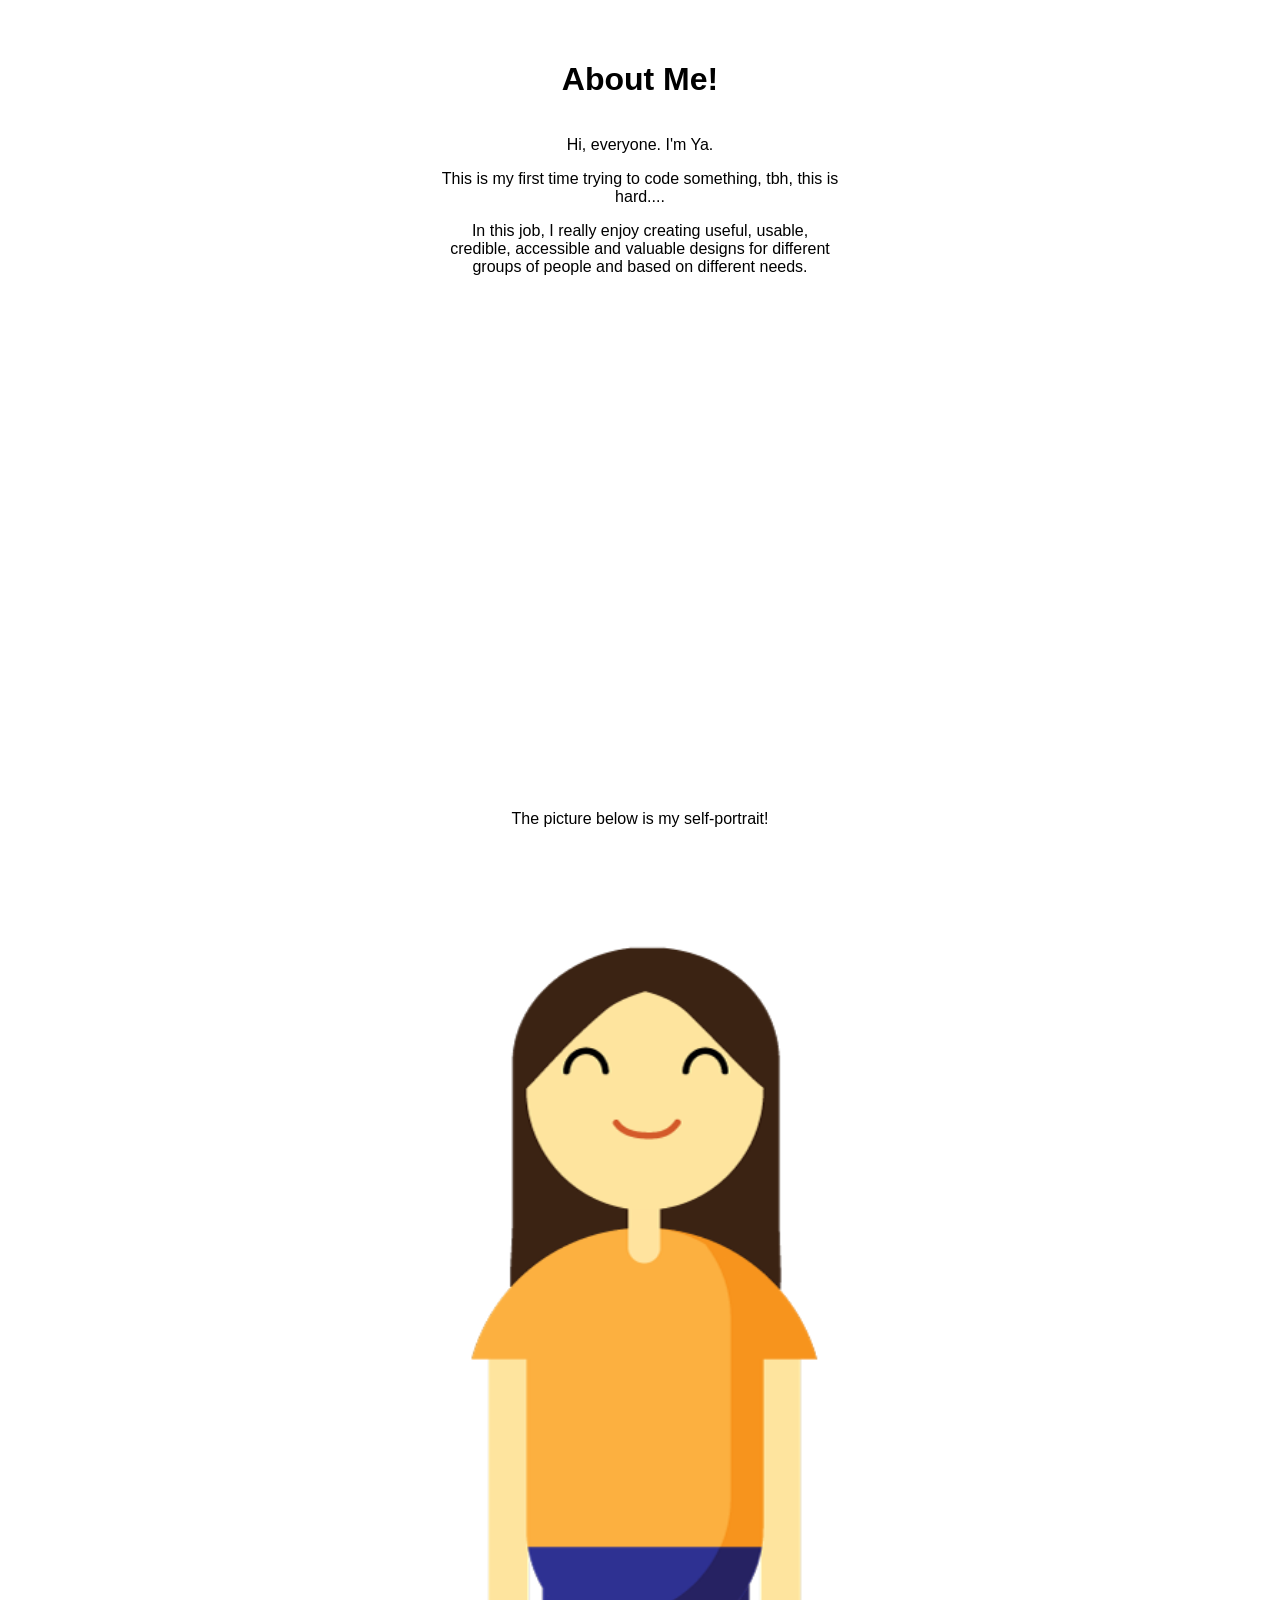
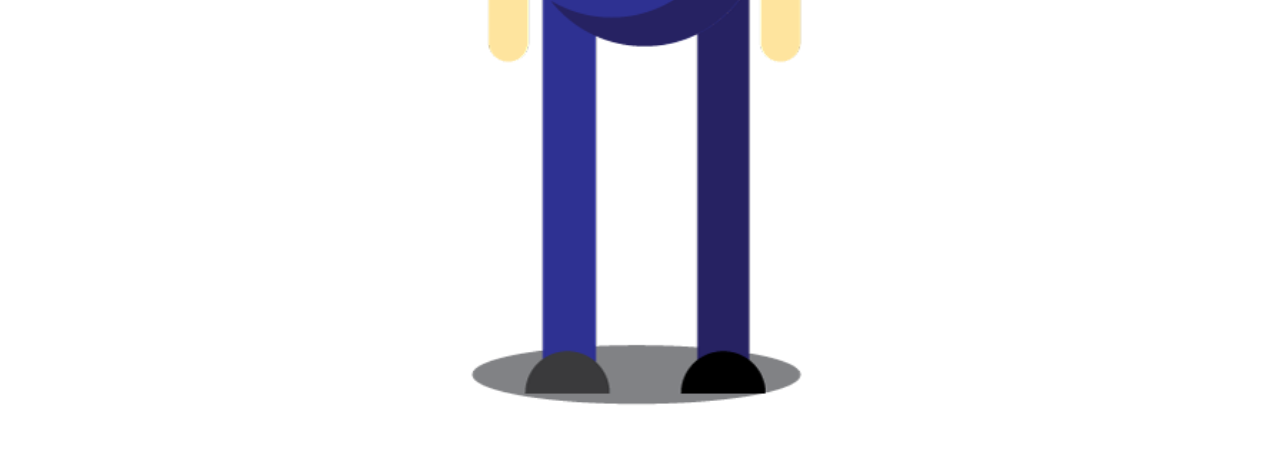
==== index.html @ ce199282 "update align" ====
<!DOCTYPE html>
<html lang="en">
  <head>
    <meta charset="UTF-8">
    <meta name="viewport" content="width=device-width, initial-scale=1.0">
    <title>The web site of ya-guo</title>
    <link href="/style.css" rel="stylesheet" type="text/css" media="all">
    <style>
      /* 页面主体居中设置 */
      body {
        margin: 0;
        padding: 40px 20px;
        display: flex;
        justify-content: center;
      }

      /* 主容器居中并限制最大宽度 */
      .about-me-container {
        max-width: 800px;
        width: 100%;
        margin: 0 auto;
        text-align: center; /* 文本居中 */
      }

      /* 图表居中显示 */
      iframe {
        display: block;
        margin: 24px auto;
      }

      /* 自画像图片居中显示 */
      img {
        display: block;
        margin: 20px auto;
        max-width: 100%;
        height: auto;
      }
    </style>
  </head>
  <body>    
    <main class="about-me-container">
      <h1>About Me!</h1>
      <div class="about-me-text">
        <p>Hi, everyone. I'm Ya.</p>
        
        <p>This is my first time trying to code something, tbh, this is hard....</p>
        
        <p>In this job, I really enjoy creating useful, usable, credible, accessible and valuable designs for different groups of people and based on different needs.</p>
      </div>

      <iframe 
        id="dv-f8bc2d1793239994136" 
        src="https://s3.amazonaws.com/datavisual/embeds/c01392a288.html" 
        title="Data visualization"
        style="height: 454px; max-width: 800px; width: 100%; border: 0; overflow: hidden;" 
        scrolling="no" 
        data-height="453.64707892039627" 
        data-width="800">
      </iframe>

      <script src="https://s3.amazonaws.com/datavisual/js/responsive.js#!dv-f8bc2d1793239994136,c01392a288.html"></script>
      <script src="https://s3.amazonaws.com/datavisual/js/lazyLoad.js#!dv-f8bc2d1793239994136,c01392a288.html"></script>

      <p>The picture below is my self-portrait!</p>
      <img src="selfprofile.png" alt="Self-portrait of Ya Guo" width="500">
    </main>
  </body>
</html>
---- style.css ----
@font-face {
  font-family: 'Instrumentsans';
  font-style: normal;
  font-weight: normal;
  src: url('InstrumentSans.woff');
}

body {
  background-image: url('/background_image.JPG');
  background-size: cover;
  text-align: center;
  font-family: 'Instrumentsans', sans-serif;
  margin: 0;
  padding: 0;
}

a {
  color: blue;
  text-decoration: none;
}

a:hover {
  text-decoration: underline;
}

.about-me-container {
  display: flex;
  flex-direction: column;
  align-items: center;
  justify-content: center;
}

.about-me-text {
  margin: 0 auto;
  width: 50%;
}
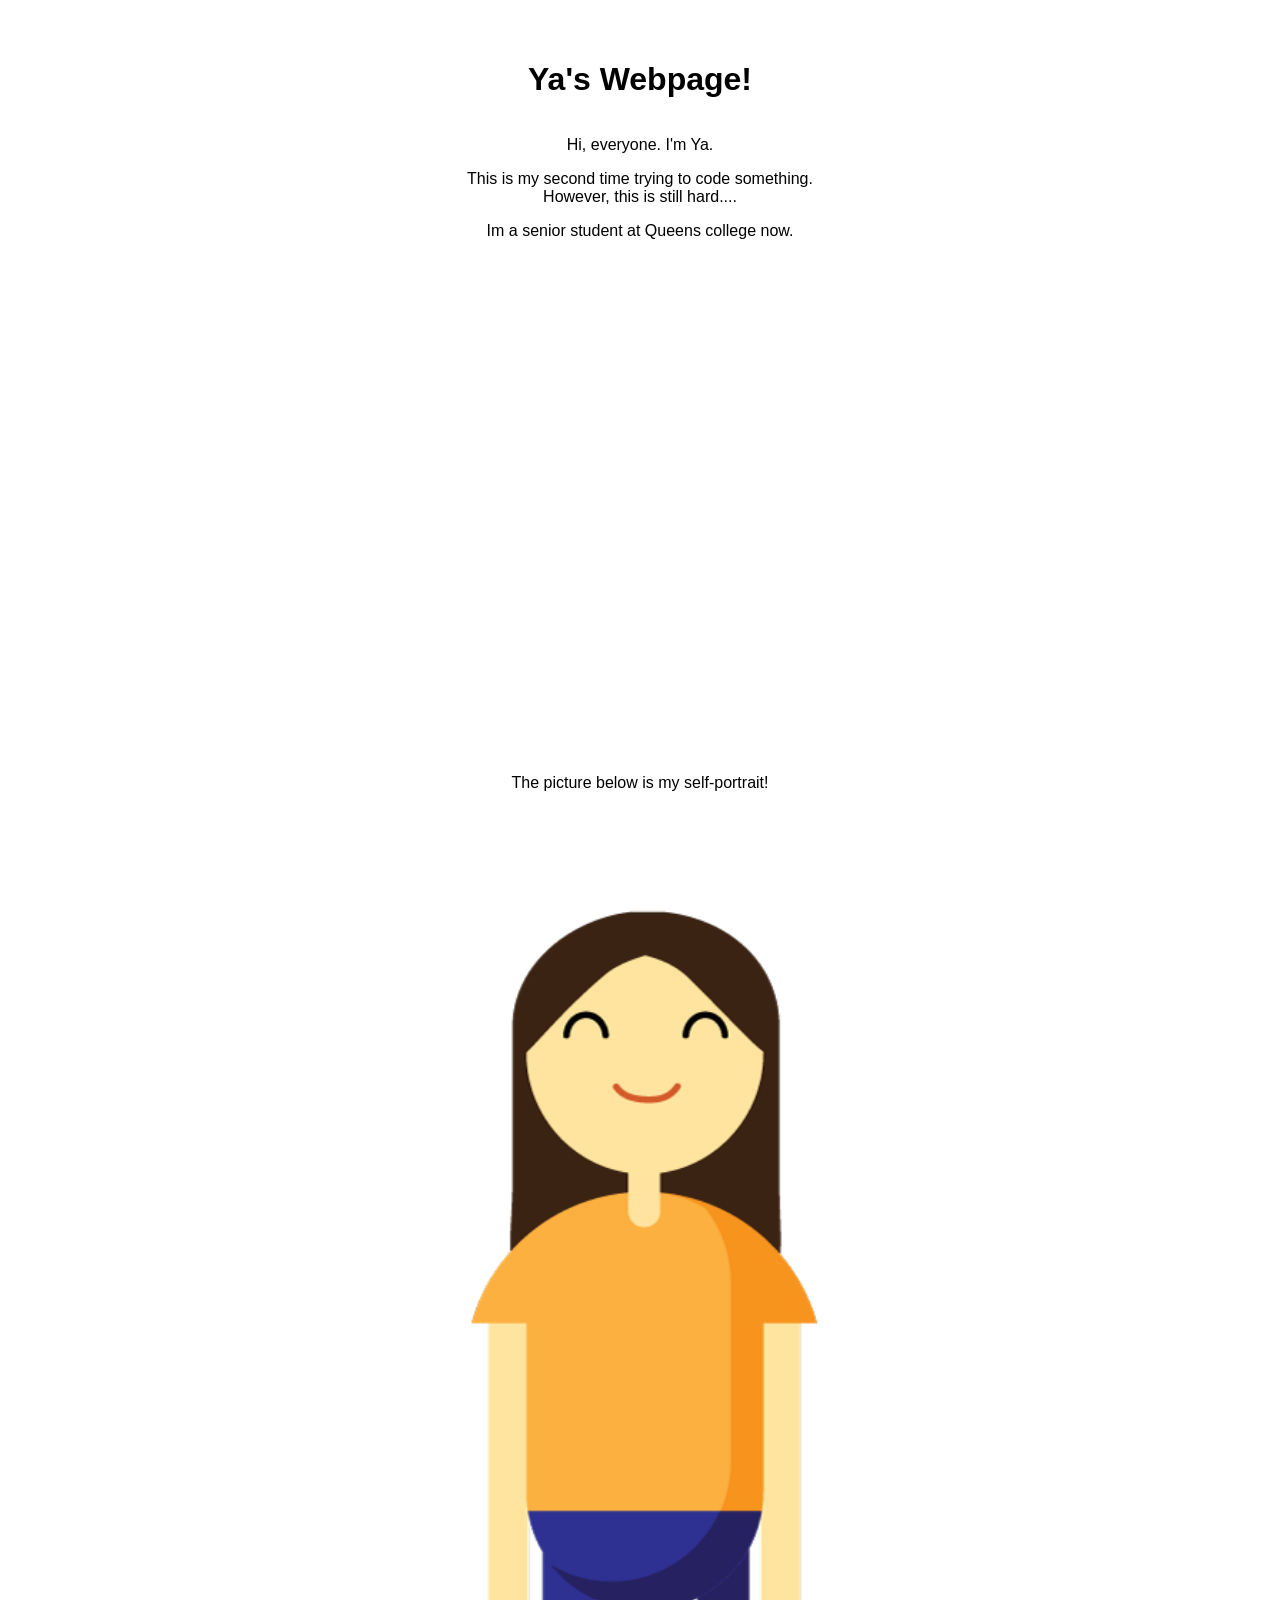
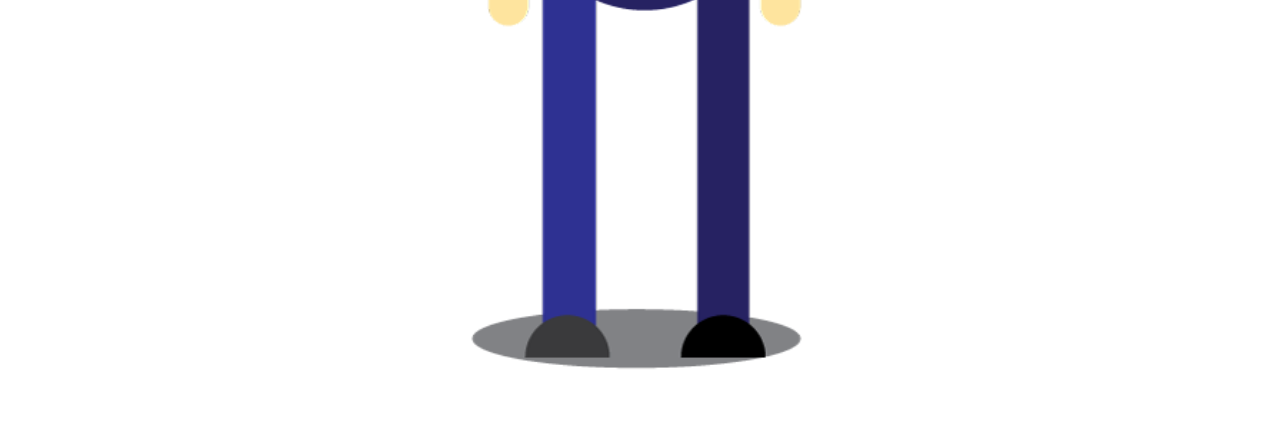
==== commit 8bfbe543: "update info" ====
--- a/index.html
+++ b/index.html
@@ -6,7 +6,7 @@
     <title>The web site of ya-guo</title>
     <link href="/style.css" rel="stylesheet" type="text/css" media="all">
     <style>
-      /* 页面主体居中设置 */
+      /* Center page content */
       body {
         margin: 0;
         padding: 40px 20px;
@@ -14,21 +14,21 @@
         justify-content: center;
       }
 
-      /* 主容器居中并限制最大宽度 */
+      /* Main container centering and max-width constraint */
       .about-me-container {
         max-width: 800px;
         width: 100%;
         margin: 0 auto;
-        text-align: center; /* 文本居中 */
+        text-align: center; /* Center text alignment */
       }
 
-      /* 图表居中显示 */
+      /* Center iframe data visualization */
       iframe {
         display: block;
         margin: 24px auto;
       }
 
-      /* 自画像图片居中显示 */
+      /* Center self-portrait image */
       img {
         display: block;
         margin: 20px auto;
@@ -39,13 +39,13 @@
   </head>
   <body>    
     <main class="about-me-container">
-      <h1>About Me!</h1>
+      <h1>Ya's Webpage!</h1>
       <div class="about-me-text">
         <p>Hi, everyone. I'm Ya.</p>
         
-        <p>This is my first time trying to code something, tbh, this is hard....</p>
+        <p>This is my second time trying to code something. However, this is still hard....</p>
         
-        <p>In this job, I really enjoy creating useful, usable, credible, accessible and valuable designs for different groups of people and based on different needs.</p>
+        <p>Im a senior student at Queens college now.</p>
       </div>
 
       <iframe 
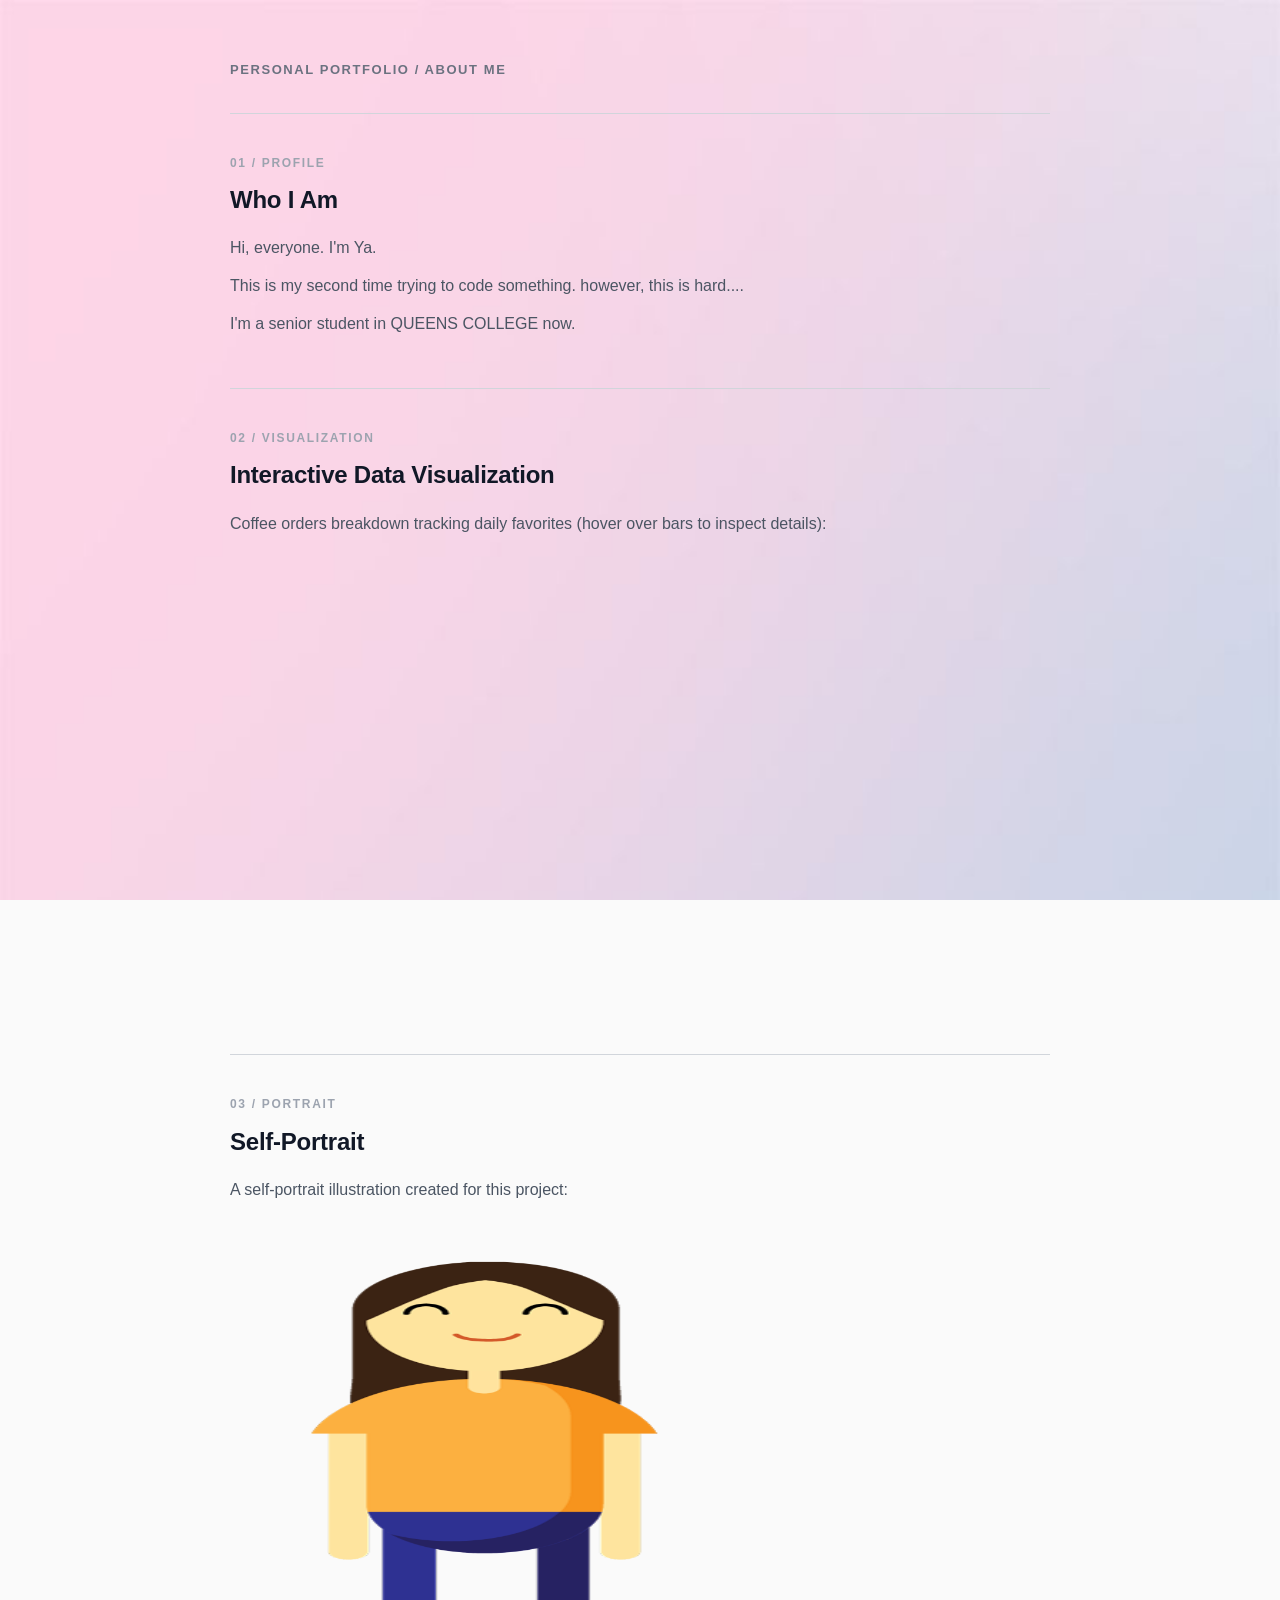
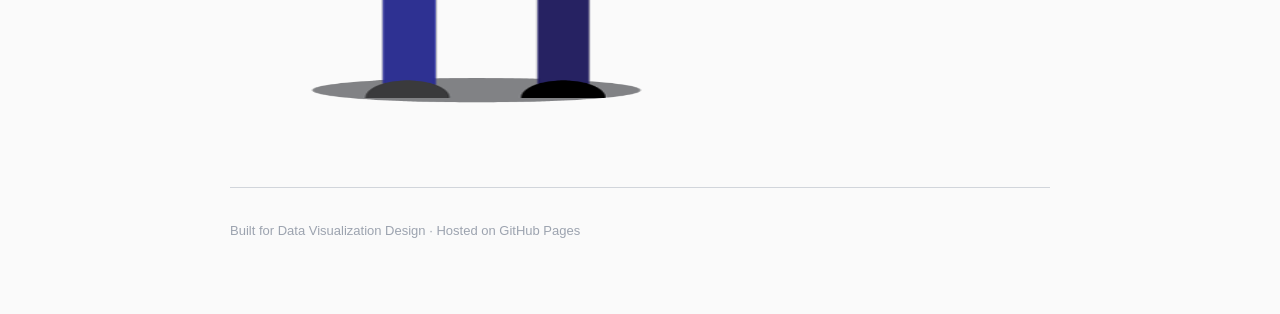
==== commit f802822e: "update info" ====
--- a/index.html
+++ b/index.html
@@ -4,65 +4,58 @@
     <meta charset="UTF-8">
     <meta name="viewport" content="width=device-width, initial-scale=1.0">
     <title>The web site of ya-guo</title>
-    <link href="/style.css" rel="stylesheet" type="text/css" media="all">
-    <style>
-      /* Center page content */
-      body {
-        margin: 0;
-        padding: 40px 20px;
-        display: flex;
-        justify-content: center;
-      }
-
-      /* Main container centering and max-width constraint */
-      .about-me-container {
-        max-width: 800px;
-        width: 100%;
-        margin: 0 auto;
-        text-align: center; /* Center text alignment */
-      }
-
-      /* Center iframe data visualization */
-      iframe {
-        display: block;
-        margin: 24px auto;
-      }
-
-      /* Center self-portrait image */
-      img {
-        display: block;
-        margin: 20px auto;
-        max-width: 100%;
-        height: auto;
-      }
-    </style>
+    <link href="style.css" rel="stylesheet" type="text/css" media="all">
   </head>
   <body>    
+    <header class="page-header">
+      <p class="page-tag">Personal Portfolio / About Me</p>
+    </header>
+
     <main class="about-me-container">
-      <h1>Ya's Webpage!</h1>
-      <div class="about-me-text">
+      <!-- Section 1 -->
+      <section class="section-editorial">
+        <div class="section-num">01 / Profile</div>
+        <h2>Who I Am</h2>
         <p>Hi, everyone. I'm Ya.</p>
+        <p>This is my second time trying to code something. however, this is hard....</p>
+        <p>I'm a senior student in QUEENS COLLEGE now.</p>
+      </section>
+
+      <!-- Section 2 -->
+      <section class="section-editorial">
+        <div class="section-num">02 / Visualization</div>
+        <h2>Interactive Data Visualization</h2>
+        <p>Coffee orders breakdown tracking daily favorites (hover over bars to inspect details):</p>
         
-        <p>This is my second time trying to code something. However, this is still hard....</p>
-        
-        <p>Im a senior student at Queens college now.</p>
-      </div>
+        <div class="chart-wrapper">
+          <iframe 
+            id="dv-f8bc2d1793239994136" 
+            src="https://s3.amazonaws.com/datavisual/embeds/c01392a288.html" 
+            title="Data visualization"
+            style="height: 454px; max-width: 800px; width: 100%; border: 0; overflow: hidden;" 
+            scrolling="no" 
+            data-height="453.64707892039627" 
+            data-width="800">
+          </iframe>
+        </div>
 
-      <iframe 
-        id="dv-f8bc2d1793239994136" 
-        src="https://s3.amazonaws.com/datavisual/embeds/c01392a288.html" 
-        title="Data visualization"
-        style="height: 454px; max-width: 800px; width: 100%; border: 0; overflow: hidden;" 
-        scrolling="no" 
-        data-height="453.64707892039627" 
-        data-width="800">
-      </iframe>
+        <script src="https://s3.amazonaws.com/datavisual/js/responsive.js#!dv-f8bc2d1793239994136,c01392a288.html"></script>
+        <script src="https://s3.amazonaws.com/datavisual/js/lazyLoad.js#!dv-f8bc2d1793239994136,c01392a288.html"></script>
+      </section>
 
-      <script src="https://s3.amazonaws.com/datavisual/js/responsive.js#!dv-f8bc2d1793239994136,c01392a288.html"></script>
-      <script src="https://s3.amazonaws.com/datavisual/js/lazyLoad.js#!dv-f8bc2d1793239994136,c01392a288.html"></script>
+      <!-- Section 3 -->
+      <section class="section-editorial">
+        <div class="section-num">03 / Portrait</div>
+        <h2>Self-Portrait</h2>
+        <p>A self-portrait illustration created for this project:</p>
+        <div class="portrait-wrapper">
+          <img src="selfprofile.png" alt="Self-portrait of Ya Guo" width="500">
+        </div>
+      </section>
+    </main>
 
-      <p>The picture below is my self-portrait!</p>
-      <img src="selfprofile.png" alt="Self-portrait of Ya Guo" width="500">
-    </main>
+    <footer class="page-footer">
+      <p>Built for Data Visualization Design · Hosted on GitHub Pages</p>
+    </footer>
   </body>
 </html>
--- a/style.css
+++ b/style.css
@@ -5,17 +5,24 @@
   src: url('InstrumentSans.woff');
 }
 
+* {
+  box-sizing: border-box;
+}
+
 body {
-  background-image: url('/background_image.JPG');
+  background-image: url('background_image.jpeg');
+  background-color: #fafafa;
   background-size: cover;
-  text-align: center;
+  background-attachment: fixed;
   font-family: 'Instrumentsans', sans-serif;
   margin: 0;
-  padding: 0;
+  padding: 60px 24px;
+  color: #1f2937;
+  line-height: 1.6;
 }
 
 a {
-  color: blue;
+  color: #2563eb;
   text-decoration: none;
 }
 
@@ -23,14 +30,97 @@
   text-decoration: underline;
 }
 
+/* Page Header & Meta */
+.page-header {
+  max-width: 820px;
+  margin: 0 auto 32px auto;
+  text-align: left;
+}
+
+.page-tag {
+  font-size: 13px;
+  letter-spacing: 0.12em;
+  text-transform: uppercase;
+  color: #6b7280;
+  font-weight: 600;
+  margin: 0;
+}
+
+/* Main Editorial Layout */
 .about-me-container {
+  max-width: 820px;
+  margin: 0 auto;
   display: flex;
   flex-direction: column;
-  align-items: center;
+}
+
+/* Editorial Sections with Dividers */
+.section-editorial {
+  border-top: 1px solid #d1d5db;
+  padding: 40px 0;
+  text-align: left;
+}
+
+.section-num {
+  font-size: 12px;
+  font-weight: 700;
+  letter-spacing: 0.14em;
+  text-transform: uppercase;
+  color: #9ca3af;
+  margin-bottom: 8px;
+}
+
+.section-editorial h2 {
+  font-size: 24px;
+  font-weight: 600;
+  color: #111827;
+  margin: 0 0 16px 0;
+  letter-spacing: -0.01em;
+}
+
+.section-editorial p {
+  font-size: 16px;
+  color: #4b5563;
+  margin: 0 0 12px 0;
+  max-width: 680px;
+}
+
+/* Chart Container */
+.chart-wrapper {
+  margin-top: 24px;
+  width: 100%;
+  display: flex;
   justify-content: center;
 }
 
-.about-me-text {
+iframe {
+  display: block;
   margin: 0 auto;
-  width: 50%;
+  border: none;
+}
+
+/* Portrait Image */
+.portrait-wrapper {
+  margin-top: 24px;
+  display: flex;
+  justify-content: flex-start;
+}
+
+img {
+  display: block;
+  max-width: 100%;
+  height: auto;
+  max-height: 480px;
+  border-radius: 4px;
+}
+
+/* Page Footer */
+.page-footer {
+  max-width: 820px;
+  margin: 40px auto 0 auto;
+  border-top: 1px solid #d1d5db;
+  padding-top: 20px;
+  font-size: 13px;
+  color: #9ca3af;
+  text-align: left;
 }
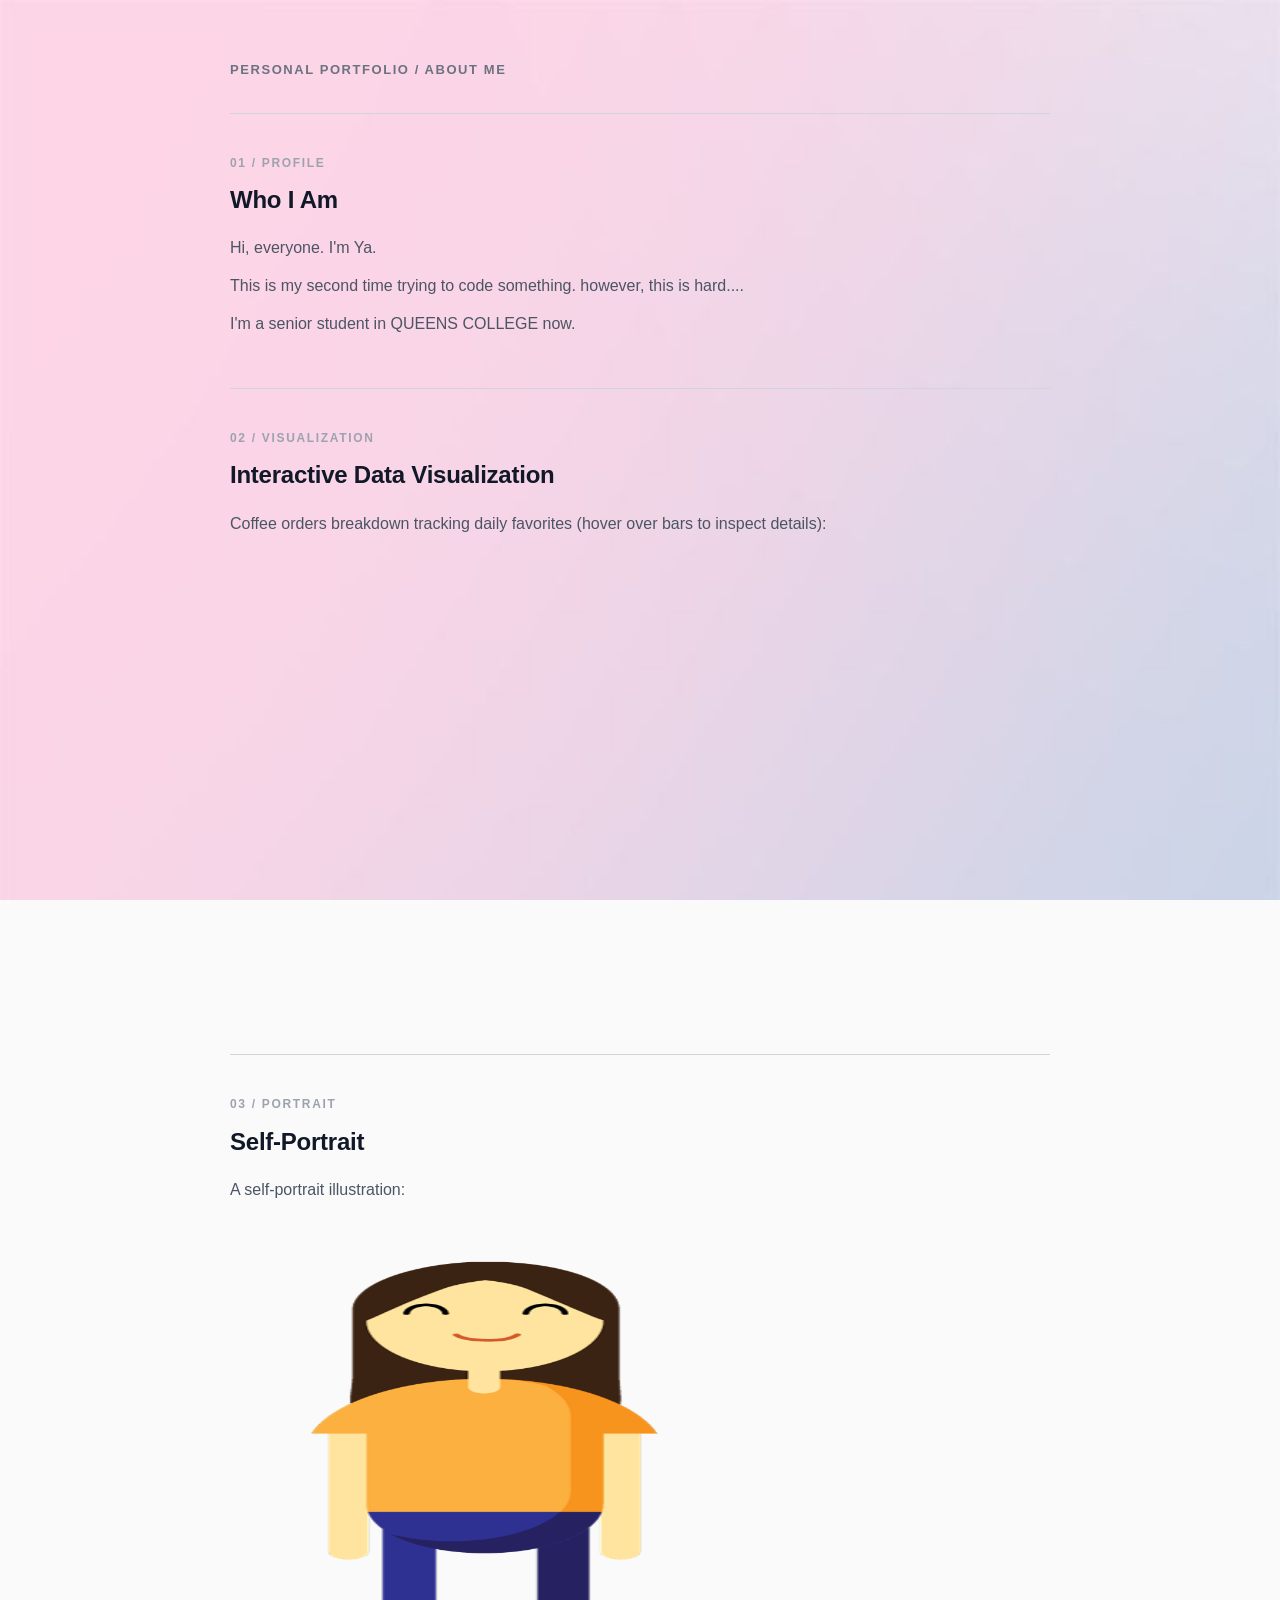
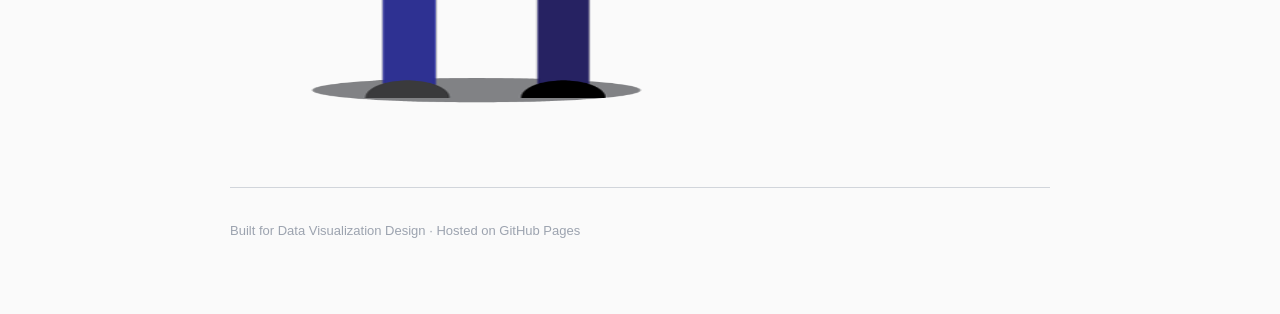
==== commit 3632a07c: "update" ====
--- a/index.html
+++ b/index.html
@@ -47,7 +47,7 @@
       <section class="section-editorial">
         <div class="section-num">03 / Portrait</div>
         <h2>Self-Portrait</h2>
-        <p>A self-portrait illustration created for this project:</p>
+        <p>A self-portrait illustration:</p>
         <div class="portrait-wrapper">
           <img src="selfprofile.png" alt="Self-portrait of Ya Guo" width="500">
         </div>
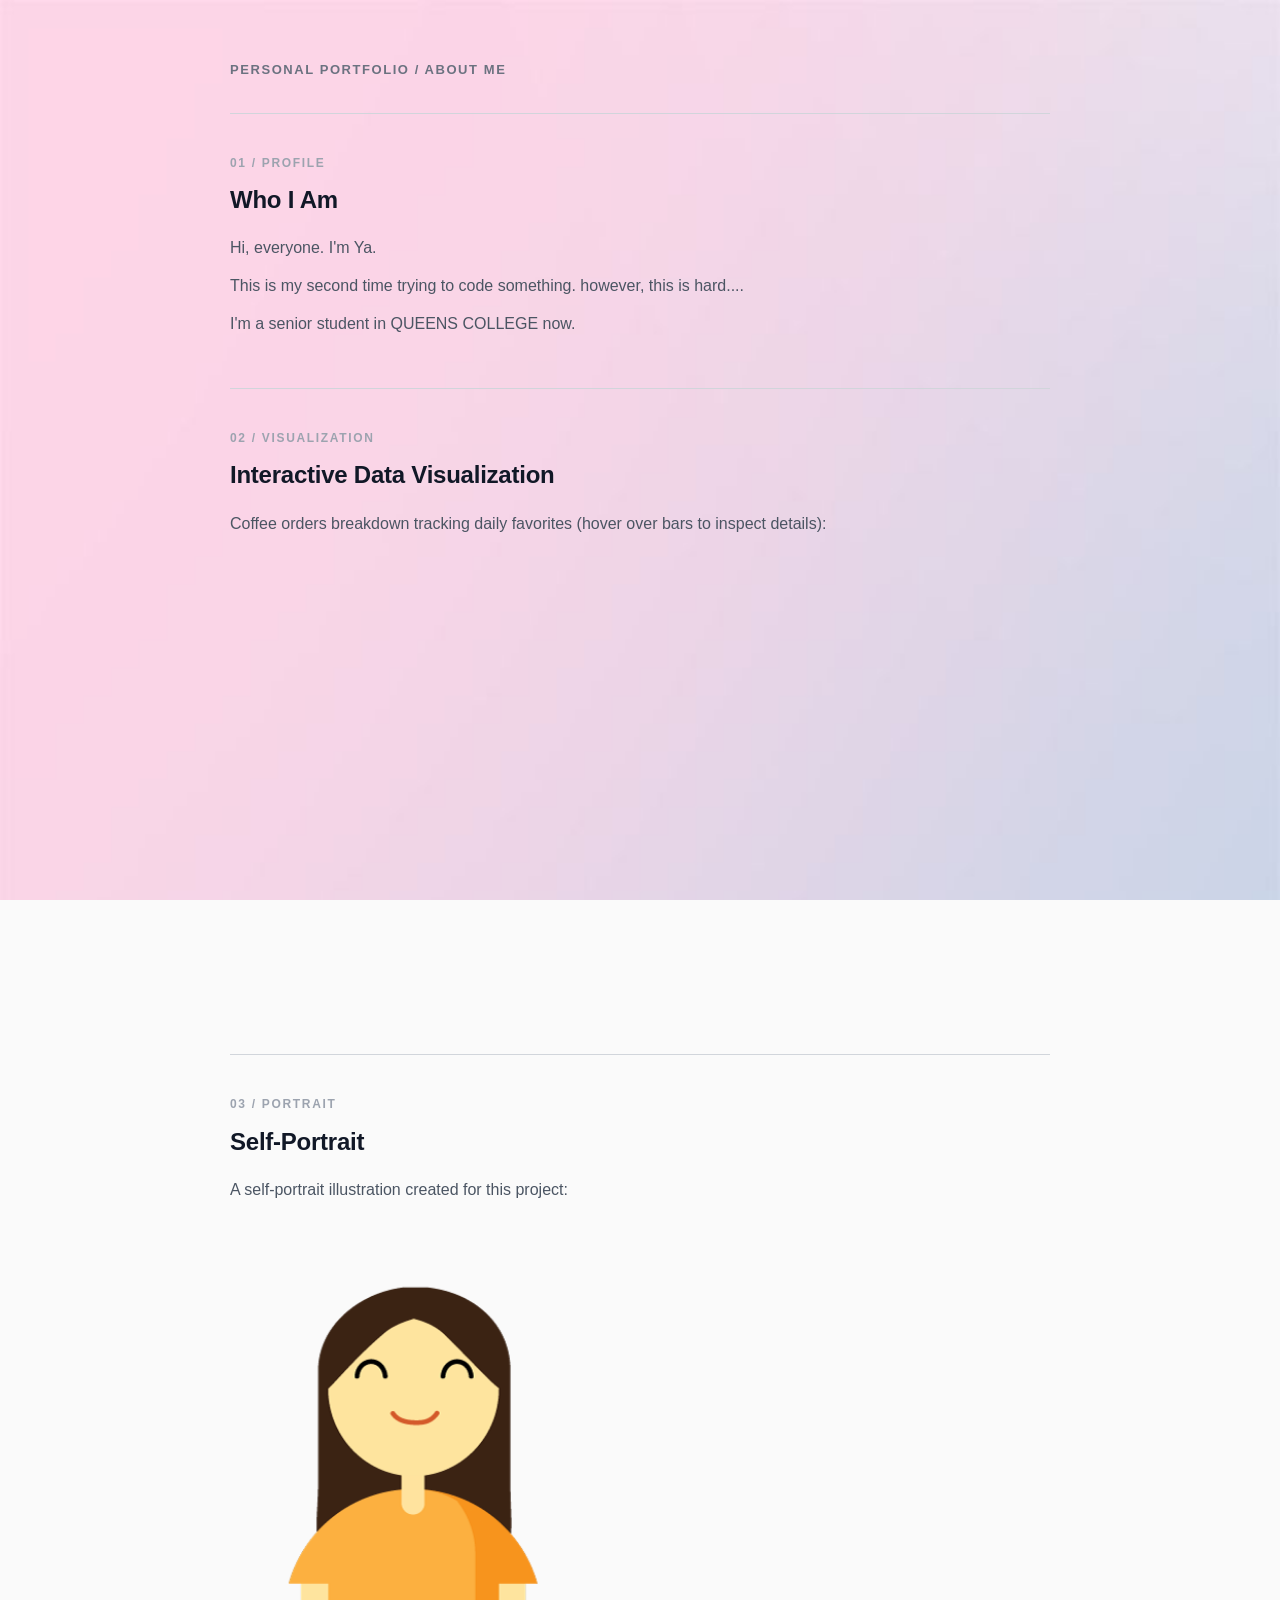
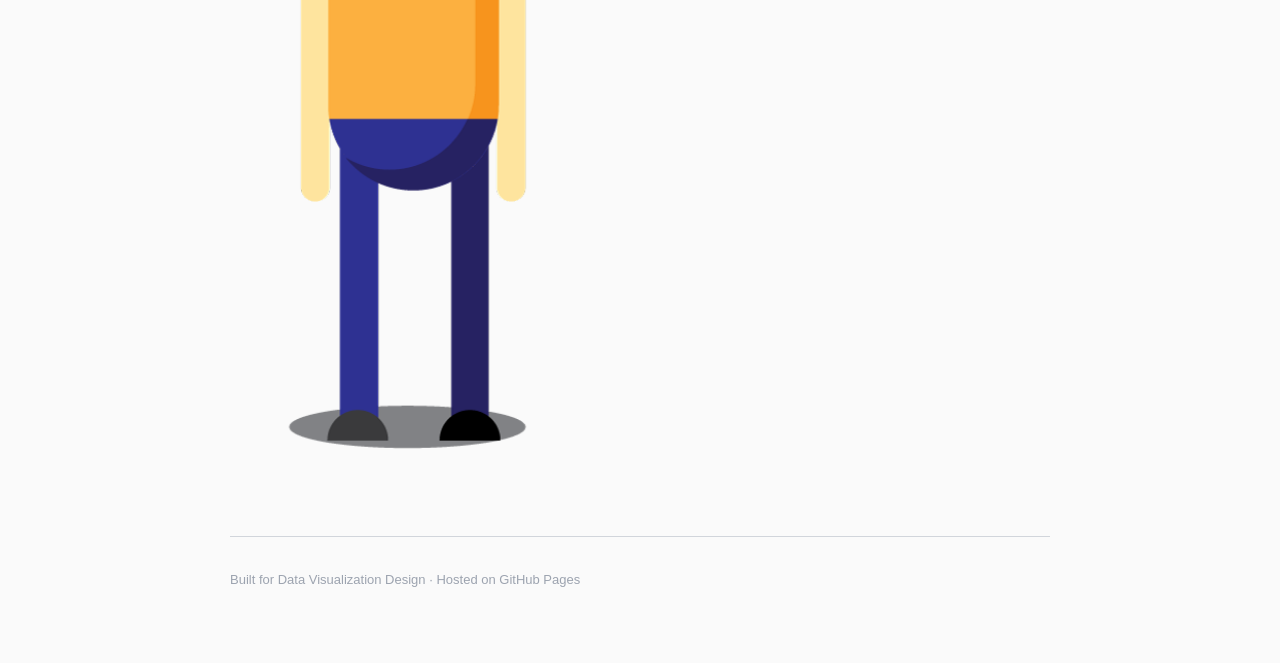
==== commit 809251ef: "update" ====
--- a/index.html
+++ b/index.html
@@ -47,9 +47,9 @@
       <section class="section-editorial">
         <div class="section-num">03 / Portrait</div>
         <h2>Self-Portrait</h2>
-        <p>A self-portrait illustration:</p>
+        <p>A self-portrait illustration created for this project:</p>
         <div class="portrait-wrapper">
-          <img src="selfprofile.png" alt="Self-portrait of Ya Guo" width="500">
+          <img src="selfprofile.png" alt="Self-portrait of Ya Guo">
         </div>
       </section>
     </main>
--- a/style.css
+++ b/style.css
@@ -99,7 +99,7 @@
   border: none;
 }
 
-/* Portrait Image */
+/* Portrait Image - Strictly Keep Aspect Ratio */
 .portrait-wrapper {
   margin-top: 24px;
   display: flex;
@@ -108,9 +108,10 @@
 
 img {
   display: block;
+  width: 360px; /* Adjust this width to make it larger or smaller */
   max-width: 100%;
-  height: auto;
-  max-height: 480px;
+  height: auto !important; /* Forces strict aspect ratio preservation */
+  object-fit: contain;
   border-radius: 4px;
 }
 
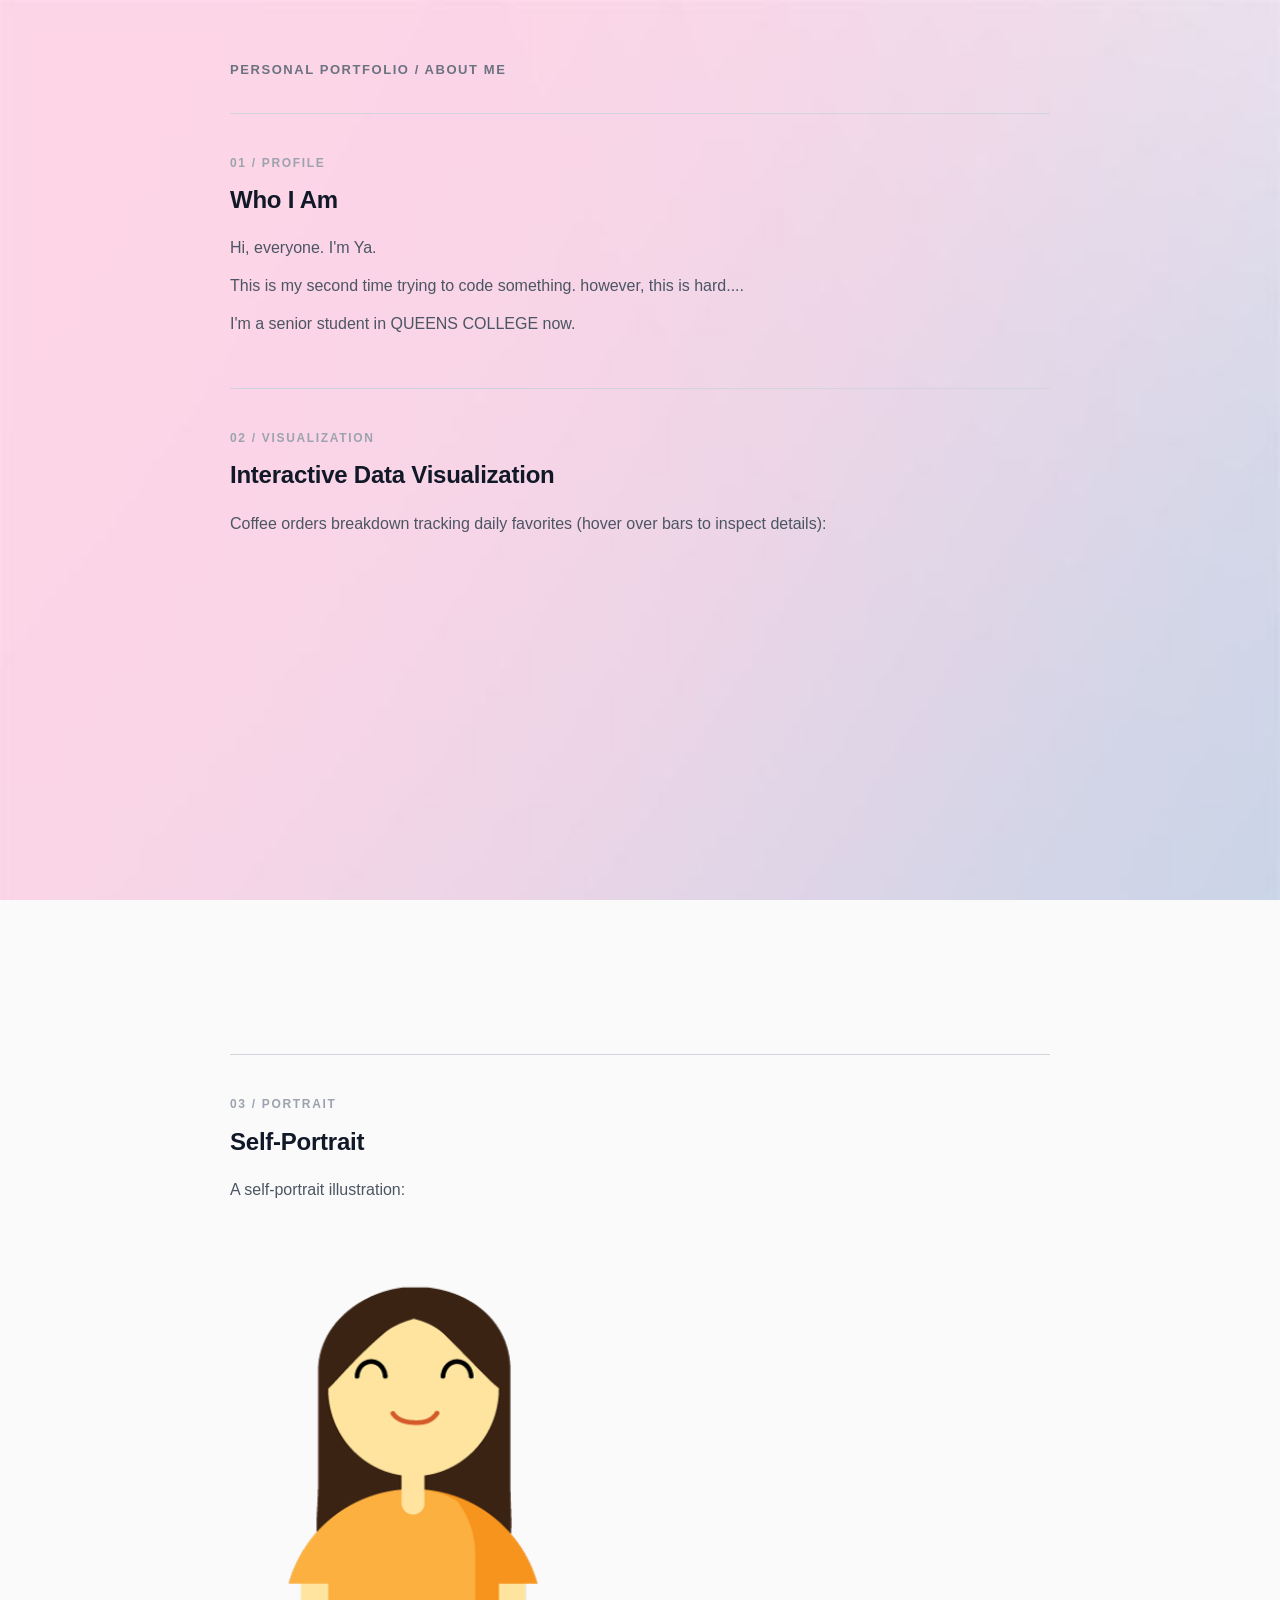
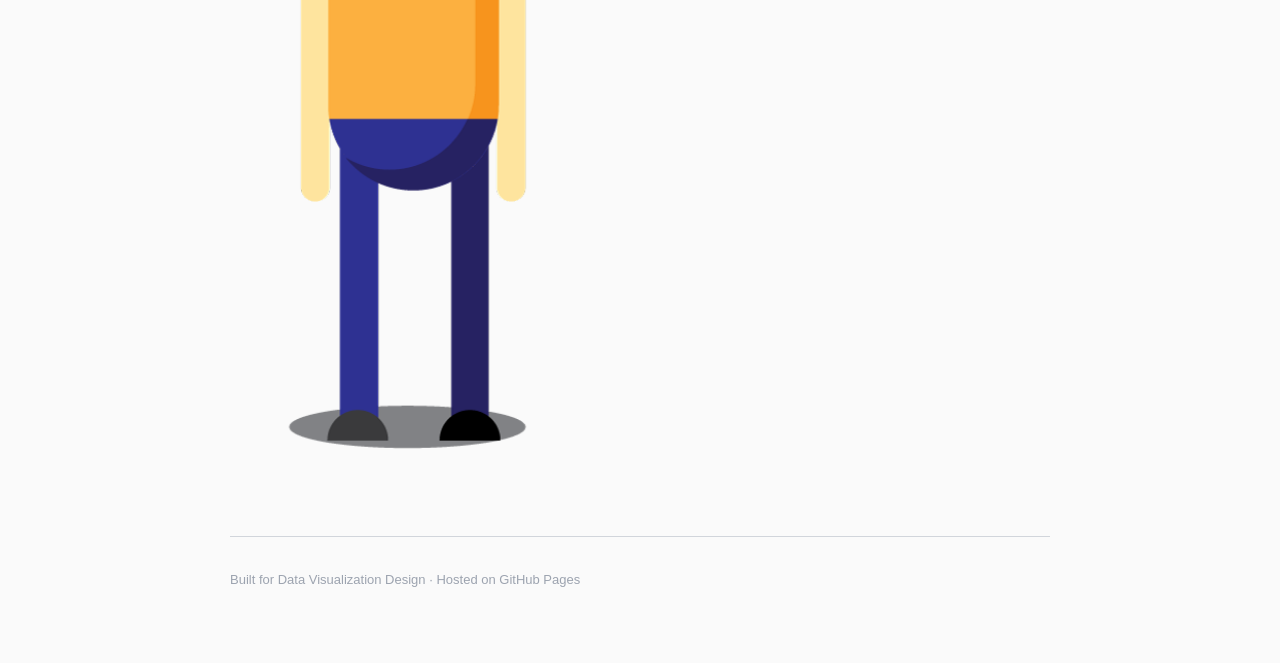
==== commit c7d16e99: "Update index.html" ====
--- a/index.html
+++ b/index.html
@@ -47,7 +47,7 @@
       <section class="section-editorial">
         <div class="section-num">03 / Portrait</div>
         <h2>Self-Portrait</h2>
-        <p>A self-portrait illustration created for this project:</p>
+        <p>A self-portrait illustration:</p>
         <div class="portrait-wrapper">
           <img src="selfprofile.png" alt="Self-portrait of Ya Guo">
         </div>
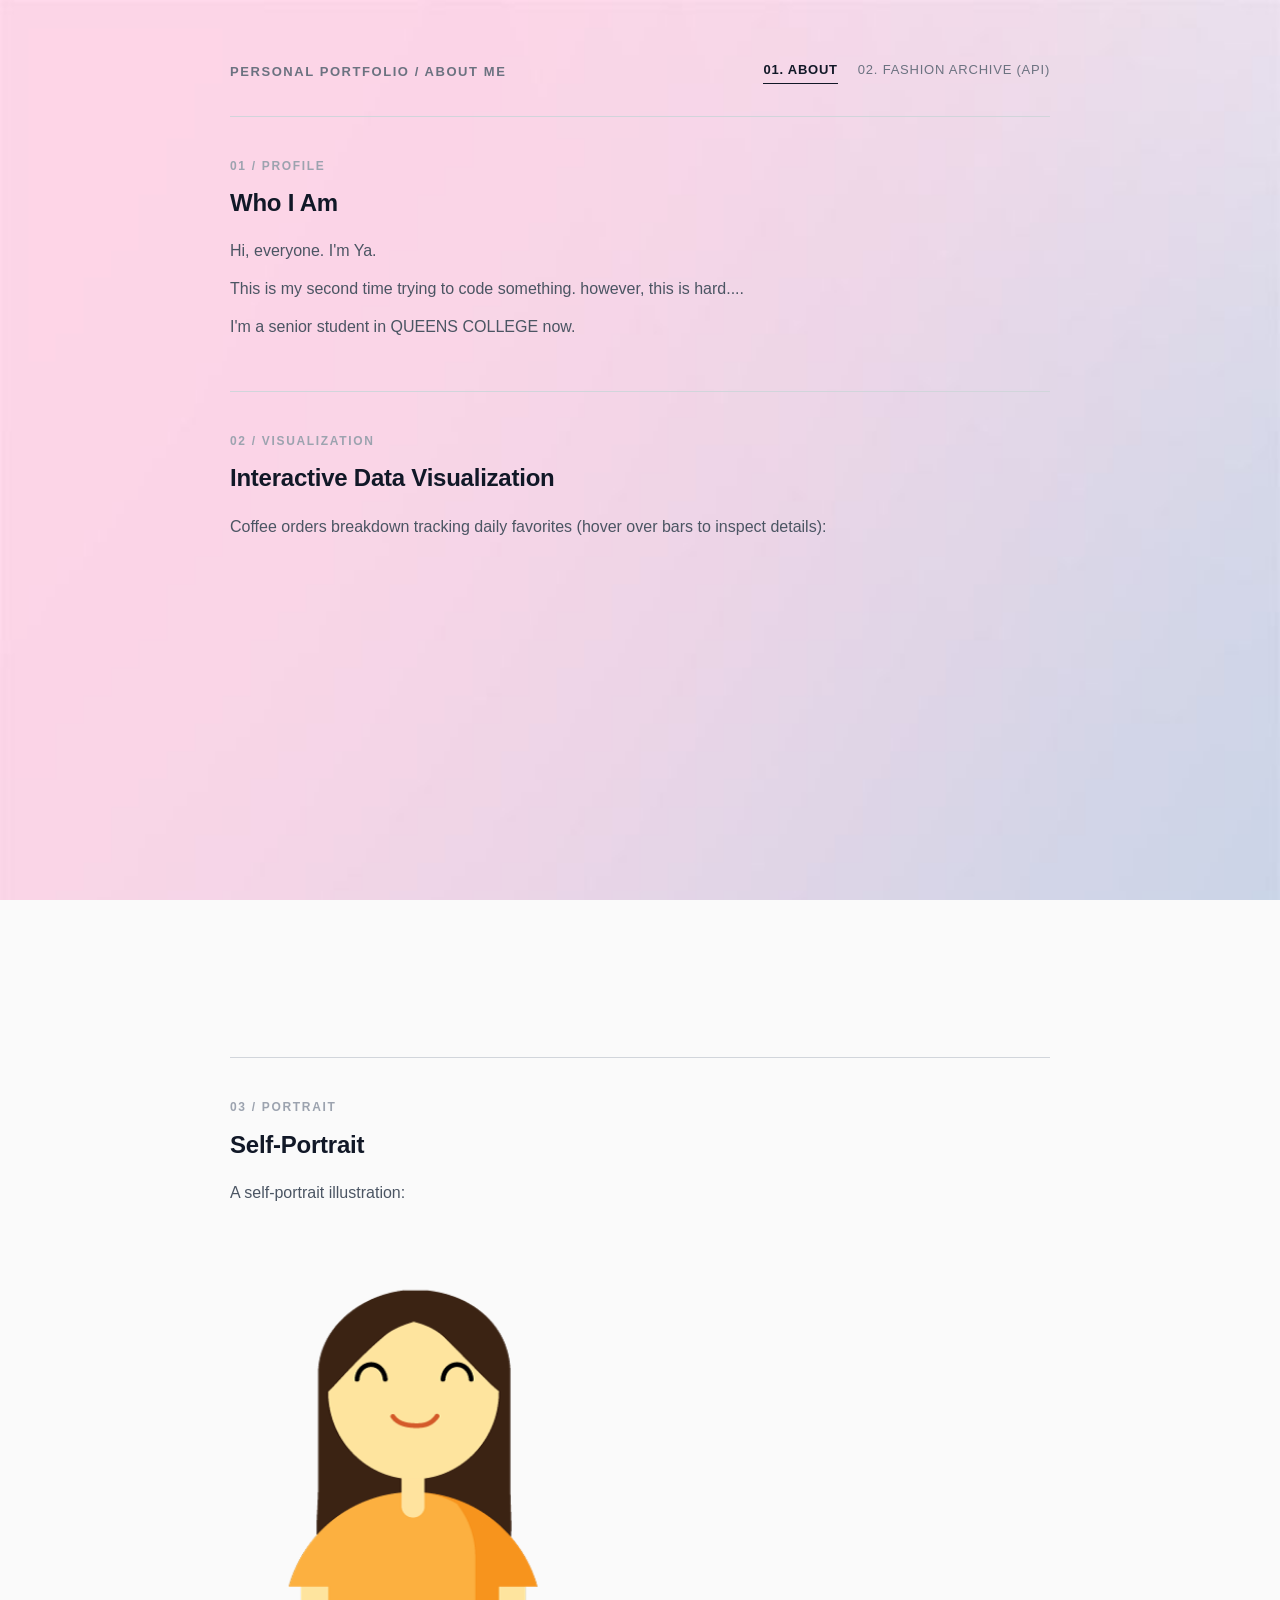
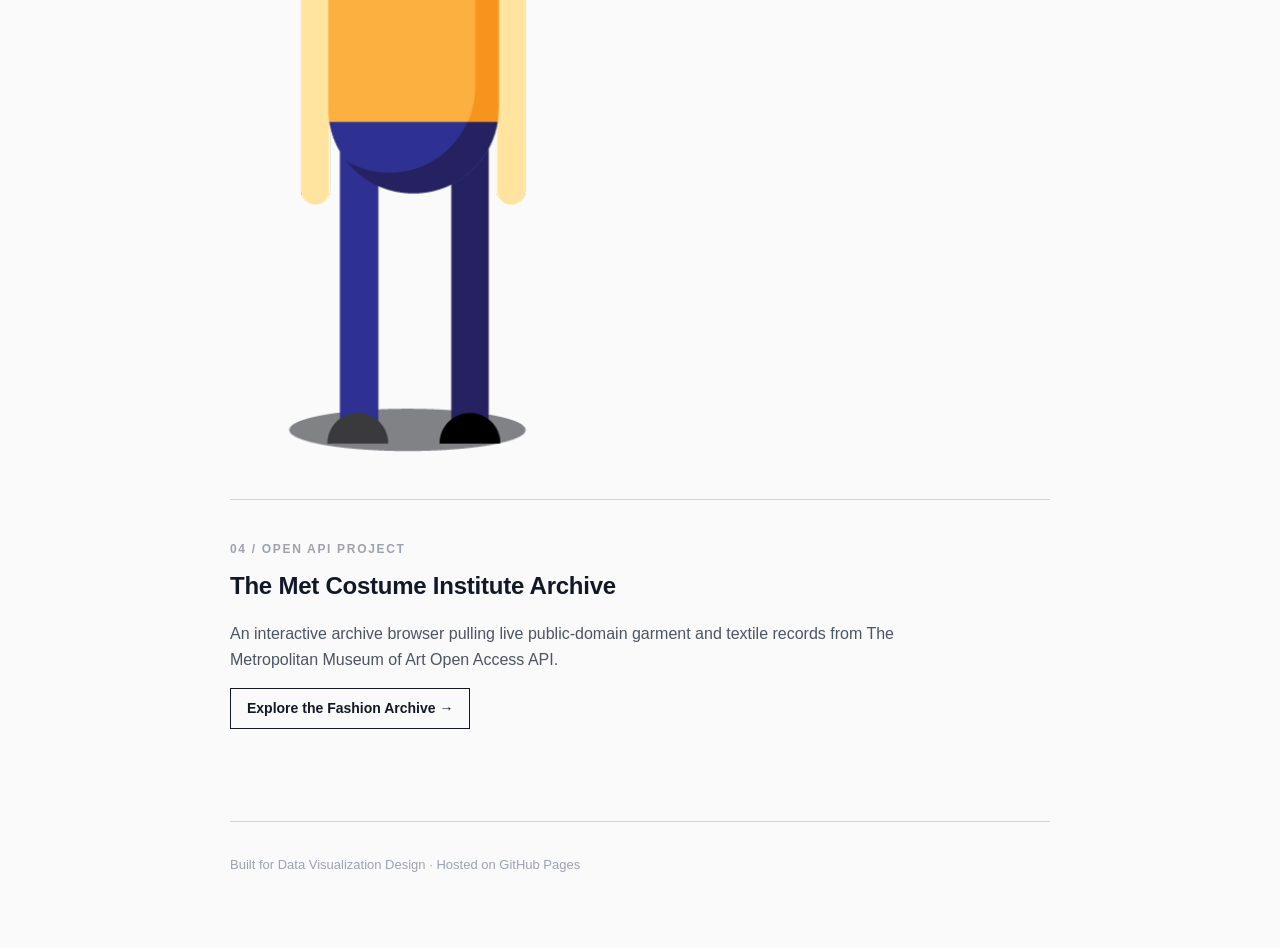
==== commit e49d0725: "up" ====
--- a/index.html
+++ b/index.html
@@ -8,7 +8,13 @@
   </head>
   <body>    
     <header class="page-header">
-      <p class="page-tag">Personal Portfolio / About Me</p>
+      <div class="header-row">
+        <p class="page-tag">Personal Portfolio / About Me</p>
+        <nav class="site-nav">
+          <a href="index.html" class="active">01. About</a>
+          <a href="archive.html">02. Fashion Archive (API)</a>
+        </nav>
+      </div>
     </header>
 
     <main class="about-me-container">
@@ -52,6 +58,16 @@
           <img src="selfprofile.png" alt="Self-portrait of Ya Guo">
         </div>
       </section>
+
+      <!-- Section 4: New API Project Link -->
+      <section class="section-editorial">
+        <div class="section-num">04 / Open API Project</div>
+        <h2>The Met Costume Institute Archive</h2>
+        <p>An interactive archive browser pulling live public-domain garment and textile records from The Metropolitan Museum of Art Open Access API.</p>
+        <p style="margin-top: 16px;">
+          <a href="archive.html" class="cta-link">Explore the Fashion Archive &rarr;</a>
+        </p>
+      </section>
     </main>
 
     <footer class="page-footer">
--- a/style.css
+++ b/style.css
@@ -37,6 +37,14 @@
   text-align: left;
 }
 
+.header-row {
+  display: flex;
+  justify-content: space-between;
+  align-items: center;
+  flex-wrap: wrap;
+  gap: 12px;
+}
+
 .page-tag {
   font-size: 13px;
   letter-spacing: 0.12em;
@@ -44,6 +52,45 @@
   color: #6b7280;
   font-weight: 600;
   margin: 0;
+}
+
+/* Navigation */
+.site-nav {
+  display: flex;
+  gap: 20px;
+  font-size: 13px;
+  letter-spacing: 0.06em;
+  text-transform: uppercase;
+}
+
+.site-nav a {
+  color: #6b7280;
+  font-weight: 500;
+}
+
+.site-nav a:hover,
+.site-nav a.active {
+  color: #111827;
+  font-weight: 700;
+  text-decoration: none;
+  border-bottom: 1.5px solid #111827;
+  padding-bottom: 2px;
+}
+
+.cta-link {
+  display: inline-block;
+  font-size: 14px;
+  font-weight: 600;
+  color: #111827;
+  border: 1px solid #111827;
+  padding: 8px 16px;
+  transition: background-color 0.15s ease, color 0.15s ease;
+}
+
+.cta-link:hover {
+  background-color: #111827;
+  color: #ffffff;
+  text-decoration: none;
 }
 
 /* Main Editorial Layout */
@@ -106,13 +153,177 @@
   justify-content: flex-start;
 }
 
-img {
+.portrait-wrapper img {
   display: block;
-  width: 360px; /* Adjust this width to make it larger or smaller */
+  width: 360px;
   max-width: 100%;
-  height: auto !important; /* Forces strict aspect ratio preservation */
+  height: auto !important;
   object-fit: contain;
   border-radius: 4px;
+}
+
+/* Archive Page Grid & Controls */
+.archive-controls {
+  display: flex;
+  flex-wrap: wrap;
+  gap: 8px;
+  margin: 20px 0 24px 0;
+}
+
+.filter-btn {
+  background: transparent;
+  border: 1px solid #d1d5db;
+  color: #4b5563;
+  font-family: 'Instrumentsans', sans-serif;
+  font-size: 13px;
+  padding: 6px 14px;
+  cursor: pointer;
+  transition: all 0.15s ease;
+}
+
+.filter-btn:hover,
+.filter-btn.active {
+  background: #111827;
+  border-color: #111827;
+  color: #ffffff;
+}
+
+.search-bar {
+  display: flex;
+  gap: 8px;
+  margin-bottom: 24px;
+}
+
+.search-bar input {
+  flex: 1;
+  padding: 8px 12px;
+  border: 1px solid #d1d5db;
+  background: rgba(255, 255, 255, 0.85);
+  font-family: 'Instrumentsans', sans-serif;
+  font-size: 14px;
+  color: #111827;
+}
+
+.search-bar button {
+  padding: 8px 18px;
+  background: #111827;
+  color: #ffffff;
+  border: none;
+  font-family: 'Instrumentsans', sans-serif;
+  font-size: 13px;
+  letter-spacing: 0.06em;
+  text-transform: uppercase;
+  cursor: pointer;
+}
+
+.art-grid {
+  display: grid;
+  grid-template-columns: repeat(auto-fill, minmax(230px, 1fr));
+  gap: 24px;
+}
+
+.art-card {
+  background: rgba(255, 255, 255, 0.88);
+  border: 1px solid #e5e7eb;
+  padding: 12px;
+  cursor: pointer;
+  transition: border-color 0.15s ease, transform 0.15s ease;
+  display: flex;
+  flex-direction: column;
+}
+
+.art-card:hover {
+  border-color: #111827;
+  transform: translateY(-2px);
+}
+
+.art-thumb {
+  width: 100%;
+  aspect-ratio: 3 / 4;
+  object-fit: cover;
+  background: #f3f4f6;
+  margin-bottom: 12px;
+}
+
+.art-meta {
+  font-size: 11px;
+  text-transform: uppercase;
+  letter-spacing: 0.08em;
+  color: #9ca3af;
+  margin-bottom: 4px;
+}
+
+.art-title {
+  font-size: 15px;
+  font-weight: 600;
+  color: #111827;
+  margin: 0 0 4px 0;
+  line-height: 1.35;
+}
+
+.art-artist {
+  font-size: 13px;
+  color: #6b7280;
+  margin: 0;
+}
+
+/* Modal Dialog */
+dialog.art-modal {
+  border: 1px solid #111827;
+  padding: 0;
+  max-width: 720px;
+  width: 92%;
+  background: #ffffff;
+  color: #1f2937;
+}
+
+dialog.art-modal::backdrop {
+  background: rgba(17, 24, 39, 0.6);
+}
+
+.modal-inner {
+  display: grid;
+  grid-template-columns: 1fr 1fr;
+  gap: 24px;
+  padding: 24px;
+}
+
+@media (max-width: 640px) {
+  .modal-inner {
+    grid-template-columns: 1fr;
+  }
+}
+
+.modal-inner img {
+  width: 100%;
+  max-height: 420px;
+  object-fit: contain;
+  background: #f9fafb;
+}
+
+.modal-details h3 {
+  margin: 0 0 8px 0;
+  font-size: 20px;
+  color: #111827;
+}
+
+.modal-details p {
+  font-size: 14px;
+  margin: 6px 0;
+  color: #4b5563;
+}
+
+.close-modal {
+  margin-top: 16px;
+  padding: 6px 14px;
+  background: #111827;
+  color: #ffffff;
+  border: none;
+  font-family: 'Instrumentsans', sans-serif;
+  font-size: 12px;
+  text-transform: uppercase;
+  letter-spacing: 0.08em;
+  cursor: pointer;
 }
 
 /* Page Footer */
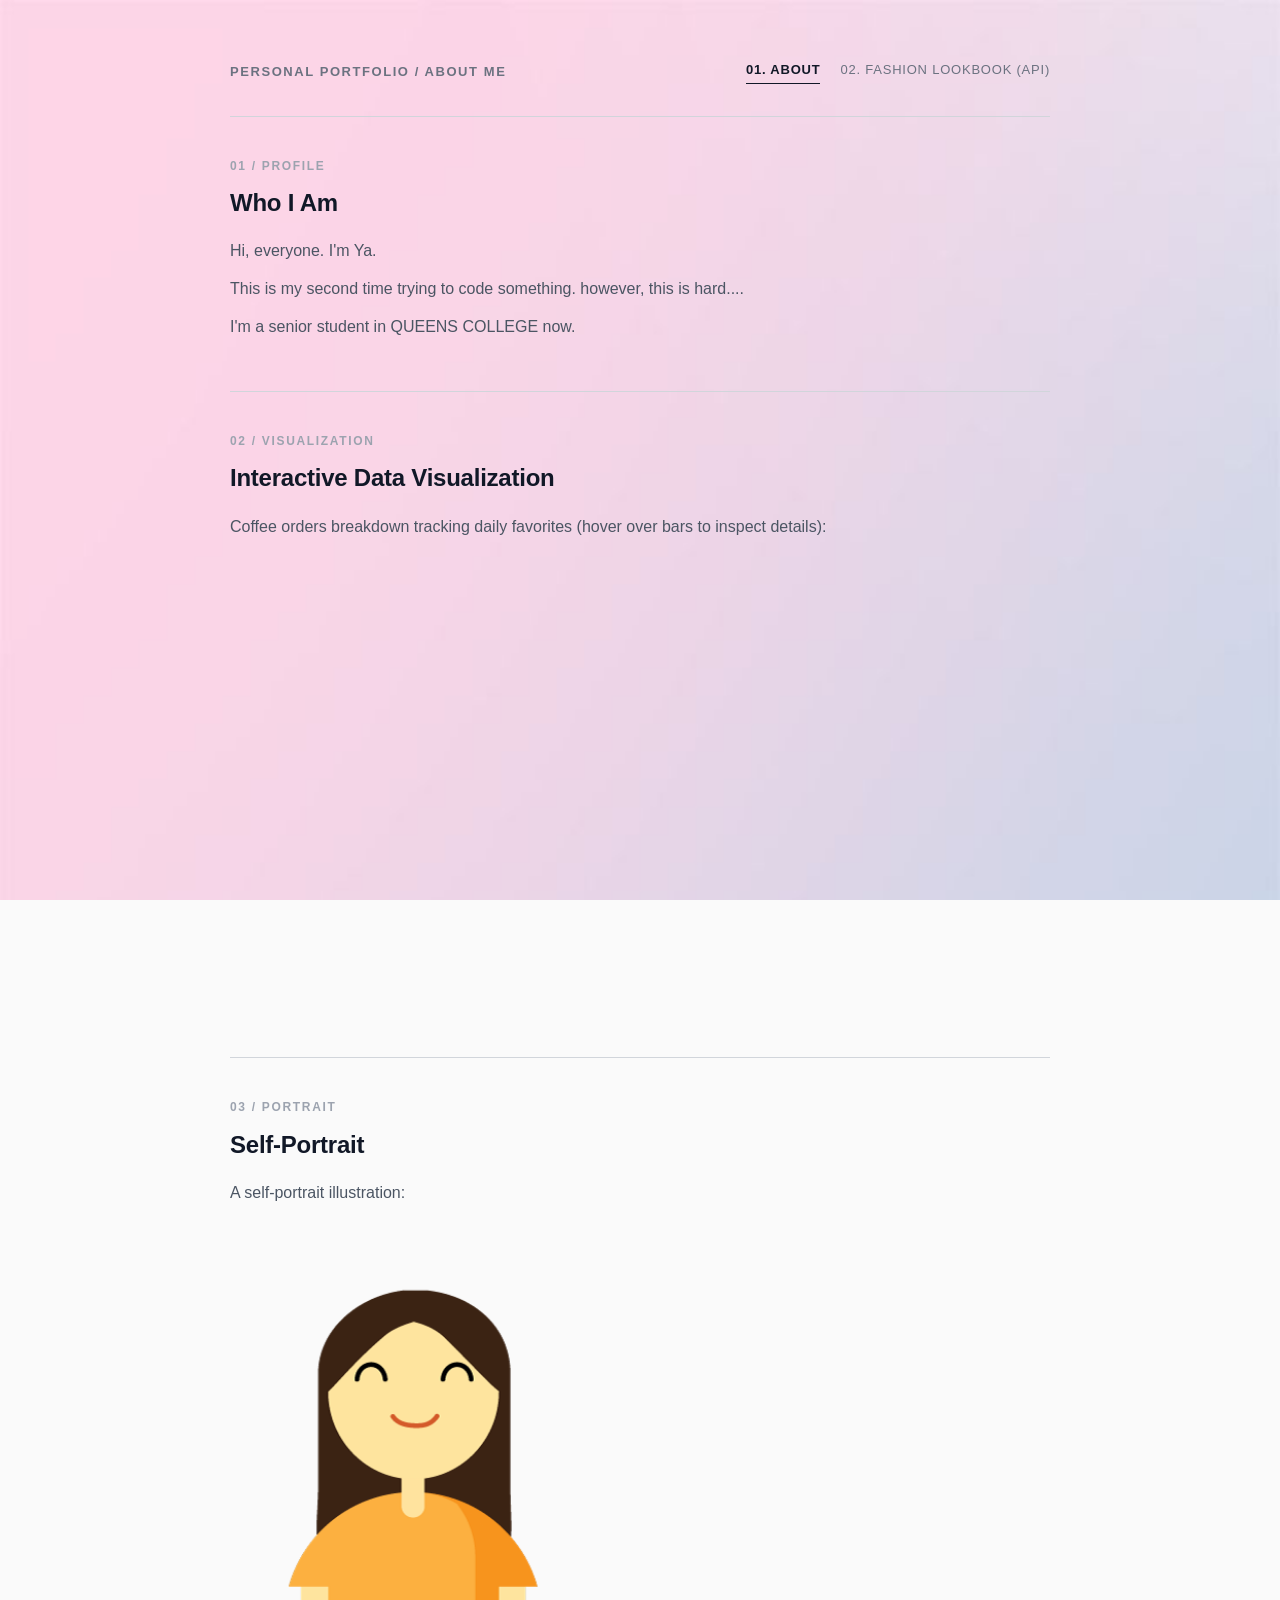
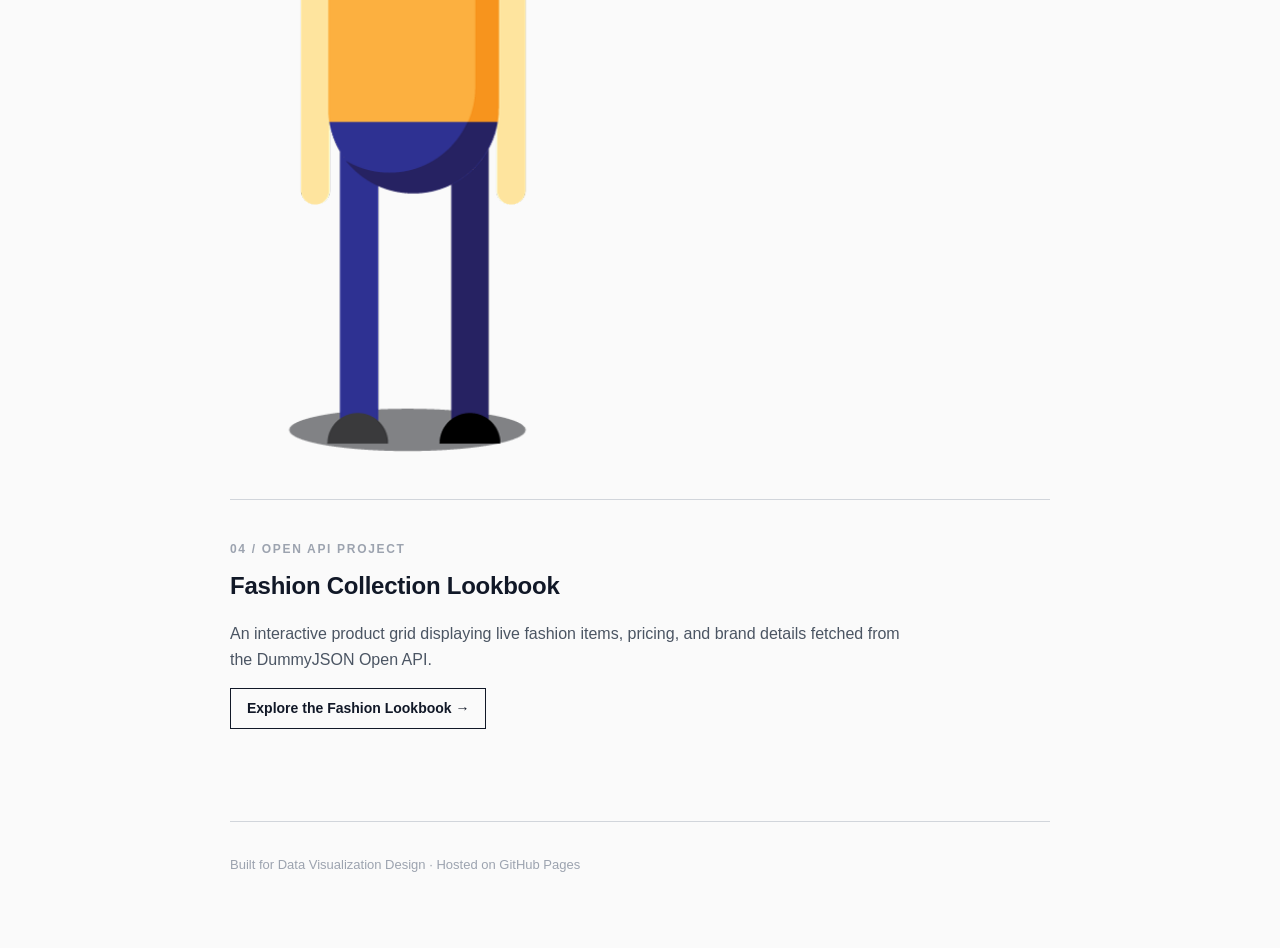
==== commit 8b9b1176: "updated" ====
--- a/index.html
+++ b/index.html
@@ -12,7 +12,7 @@
         <p class="page-tag">Personal Portfolio / About Me</p>
         <nav class="site-nav">
           <a href="index.html" class="active">01. About</a>
-          <a href="archive.html">02. Fashion Archive (API)</a>
+          <a href="archive.html">02. Fashion Lookbook (API)</a>
         </nav>
       </div>
     </header>
@@ -59,13 +59,13 @@
         </div>
       </section>
 
-      <!-- Section 4: New API Project Link -->
+      <!-- Section 4: Updated to match DummyJSON Fashion Lookbook -->
       <section class="section-editorial">
         <div class="section-num">04 / Open API Project</div>
-        <h2>The Met Costume Institute Archive</h2>
-        <p>An interactive archive browser pulling live public-domain garment and textile records from The Metropolitan Museum of Art Open Access API.</p>
+        <h2>Fashion Collection Lookbook</h2>
+        <p>An interactive product grid displaying live fashion items, pricing, and brand details fetched from the DummyJSON Open API.</p>
         <p style="margin-top: 16px;">
-          <a href="archive.html" class="cta-link">Explore the Fashion Archive &rarr;</a>
+          <a href="archive.html" class="cta-link">Explore the Fashion Lookbook &rarr;</a>
         </p>
       </section>
     </main>
